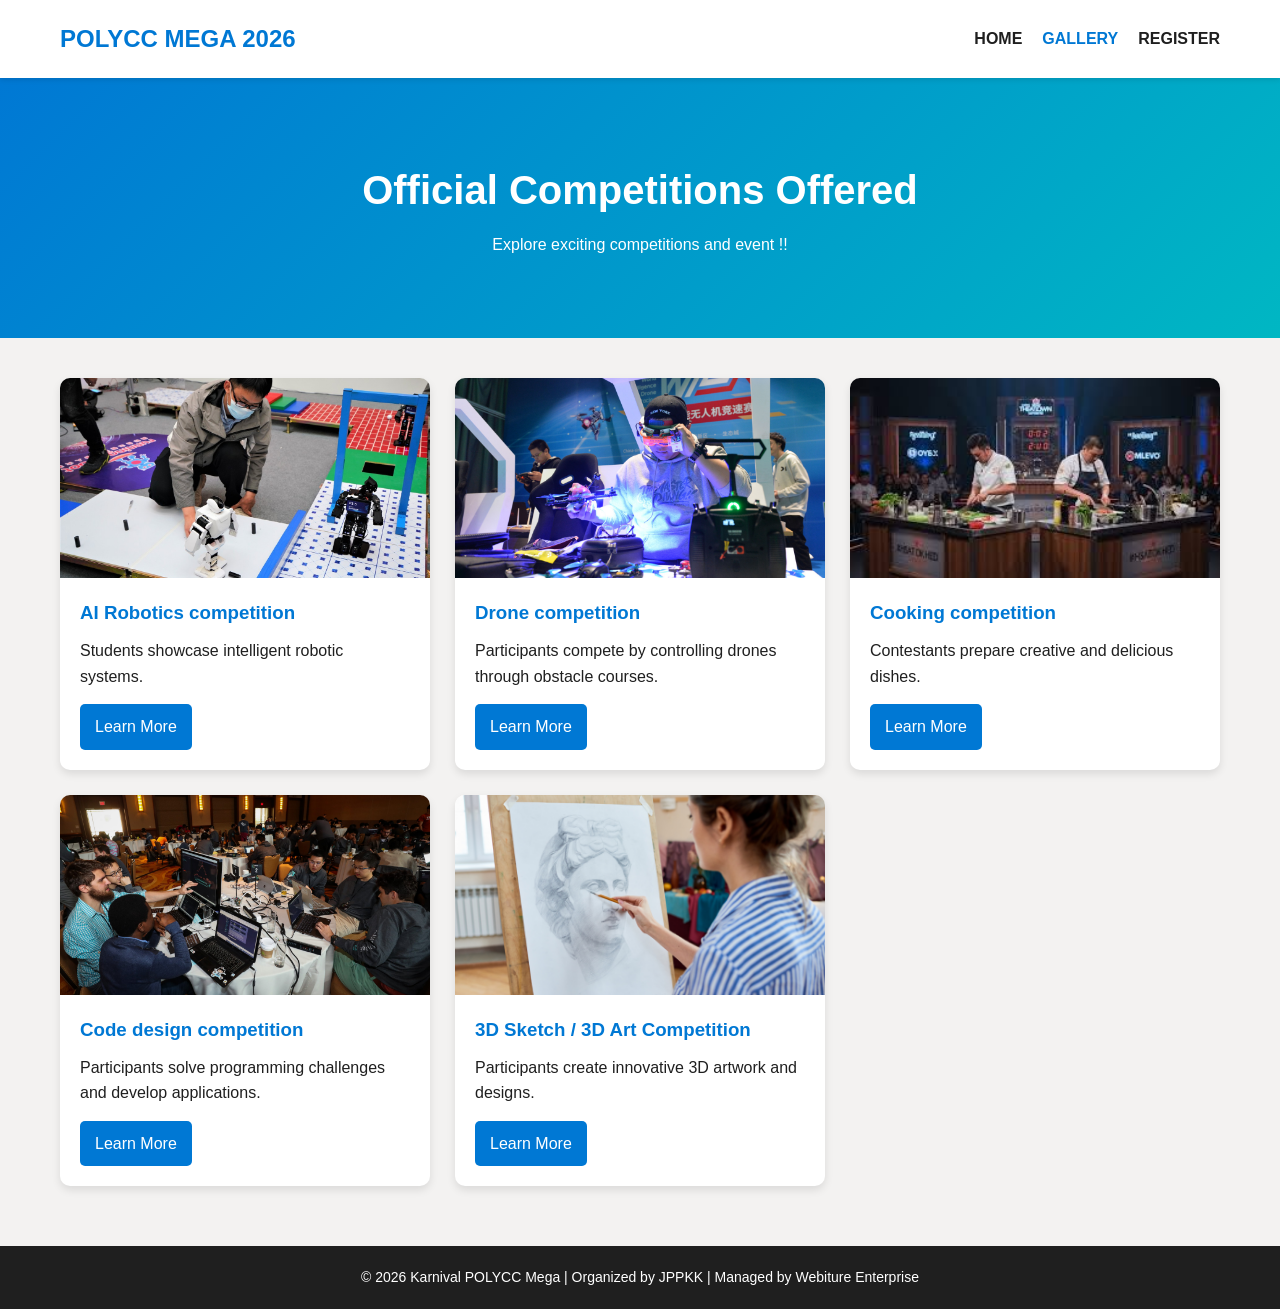
==== competition.html @ 9f9dacc9 "first commit" ====
<!DOCTYPE html>
<html lang="ms">
<head>
    <meta charset="UTF-8">
    <meta name="viewport" content="width=device-width, initial-scale=1.0">
    <title>Gallery & Competitions | KARNIVAL POLYCC MEGA 2026</title>
    <link rel="stylesheet" href="style.css">
</head>
<body>

    <header>
        <nav>
            <div class="logo">POLYCC MEGA 2026</div>
            <ul class="nav-links">
                <li><a href="index.html">HOME</a></li>
                <li><a href="competition.html" class="active">GALLERY</a></li>
                <li><a href="register.html">REGISTER</a></li>
            </ul>
        </nav>
    </header>

    <section class="hero">
        <h1>Official Competitions Offered</h1>
        <p>Explore exciting competitions and event !!</p>
    </section>

    <main class="container">
        <div class="comp-grid">
            
            <div class="comp-card">
                <img src="robot.jpg" alt="AI Robotics Competition" class="comp-img-fluid">
                <div class="comp-info">
                    <h3>AI Robotics competition</h3>
                    <p>Students showcase intelligent robotic systems.</p>
                    <a href="ai-robotic-com.html" class="btn">Learn More</a>
                </div>
            </div>

            <div class="comp-card">
                <img src="drone-com.jpg" alt="Drone Competition" class="comp-img-fluid">
                <div class="comp-info">
                    <h3>Drone competition</h3>
                    <p>Participants compete by controlling drones through obstacle courses.</p>
                    <a href="drone-com.html" class="btn">Learn More</a>
                </div>
            </div>

            <div class="comp-card">
                <img src="cook-com.jpg" alt="Cooking Competition" class="comp-img-fluid">
                <div class="comp-info">
                    <h3>Cooking competition</h3>
                    <p>Contestants prepare creative and delicious dishes.</p>
                    <a href="cook-com.html" class="btn">Learn More</a>
                </div>
            </div>

            <div class="comp-card">
                <img src="code-com.jpg" alt="Code Design Competition" class="comp-img-fluid">
                <div class="comp-info">
                    <h3>Code design competition</h3>
                    <p>Participants solve programming challenges and develop applications.</p>
                    <a href="code-com.html" class="btn">Learn More</a>
                </div>
            </div>

            <div class="comp-card">
                <img src="3dsketch-com.png" alt="3D Sketch / 3D Art Competition" class="comp-img-fluid">
                <div class="comp-info">
                    <h3>3D Sketch / 3D Art Competition</h3>
                    <p>Participants create innovative 3D artwork and designs.</p>
                    <a href="3dsketch-com.html" class="btn">Learn More</a>
                </div>
            </div>

        </div>
    </main>

    <footer>
        <p>&copy; 2026 Karnival POLYCC Mega | Organized by JPPKK | Managed by Webiture Enterprise</p>
    </footer>

</body>
</html>
---- style.css ----
:root {
    --primary-color: #0078d4;
    --secondary-color: #00b7c3;
    --dark-color: #1f1f1f;
    --light-color: #f3f2f1;
    --white: #ffffff;
}

* {
    margin: 0;
    padding: 0;
    box-sizing: border-box;
    font-family: 'Segoe UI', Tahoma, Geneva, Verdana, sans-serif;
}

body {
    background-color: var(--light-color);
    color: var(--dark-color);
    line-height: 1.6;
}

header {
    background-color: var(--white);
    box-shadow: 0 2px 5px rgba(0,0,0,0.1);
    position: sticky;
    top: 0;
    z-index: 1000;
}

nav {
    display: flex;
    justify-content: space-between;
    align-items: center;
    max-width: 1200px;
    margin: 0 auto;
    padding: 20px;
}

.logo {
    font-size: 24px;
    font-weight: bold;
    color: var(--primary-color);
}

.nav-links {
    list-style: none;
    display: flex;
}

.nav-links li {
    margin-left: 20px;
}

.nav-links a {
    text-decoration: none;
    color: var(--dark-color);
    font-weight: 600;
    transition: color 0.3s;
}

.nav-links a:hover, .nav-links a.active {
    color: var(--primary-color);
}


.hero {
    background: linear-gradient(135deg, var(--primary-color), var(--secondary-color));
    color: var(--white);
    padding: 80px 20px;
    text-align: center;
}

.hero h1 {
    font-size: 40px;
    margin-bottom: 10px;
}


.container {
    max-width: 1200px;
    margin: 40px auto;
    padding: 0 20px;
}


.info-grid {
    display: grid;
    grid-template-columns: repeat(auto-fit, minmax(300px, 1fr));
    gap: 20px;
    margin-top: 30px;
}

.card {
    background: var(--white);
    padding: 25px;
    border-radius: 8px;
    box-shadow: 0 4px 6px rgba(0,0,0,0.05);
    transition: transform 0.3s;
}

.card:hover {
    transform: translateY(-5px);
}

.card h3 {
    color: var(--primary-color);
    margin-bottom: 15px;
}


.comp-grid {
    display: grid;
    grid-template-columns: repeat(auto-fit, minmax(280px, 1fr));
    gap: 25px;
}

.comp-card {
    background: var(--white);
    border-radius: 10px;
    overflow: hidden;
    box-shadow: 0 4px 8px rgba(0,0,0,0.1);
    transition: transform 0.3s;
}

.comp-card:hover {
    transform: translateY(-5px);
}


.comp-img-fluid {
    width: 100%;
    height: 200px;
    object-fit: cover;
    display: block;
    background-color: #e3e3e3;
}

.comp-info {
    padding: 20px;
}

.comp-info h3 {
    margin-bottom: 10px;
    color: var(--primary-color);
}

.btn {
    display: inline-block;
    background-color: var(--primary-color);
    color: var(--white);
    padding: 10px 15px;
    text-decoration: none;
    border-radius: 5px;
    margin-top: 15px;
    transition: background 0.3s;
    border: none;
    cursor: pointer;
}

.btn:hover {
    background-color: #005a9e;
}

/* Reka Bentuk Borang (Register) */
.form-box {
    max-width: 600px;
    margin: 0 auto;
    background: var(--white);
    padding: 40px;
    border-radius: 10px;
    box-shadow: 0 4px 15px rgba(0,0,0,0.1);
}

.form-group {
    margin-bottom: 20px;
}

.form-group label {
    display: block;
    margin-bottom: 8px;
    font-weight: 600;
}

.form-group input, .form-group select {
    width: 100%;
    padding: 12px;
    border: 1px solid #ccc;
    border-radius: 5px;
    font-size: 16px;
}

.form-group span.required {
    color: red;
}

/* Footer / Bahagian Bawah */
footer {
    background-color: var(--dark-color);
    color: var(--white);
    text-align: center;
    padding: 20px;
    margin-top: 60px;
    font-size: 14px;
}
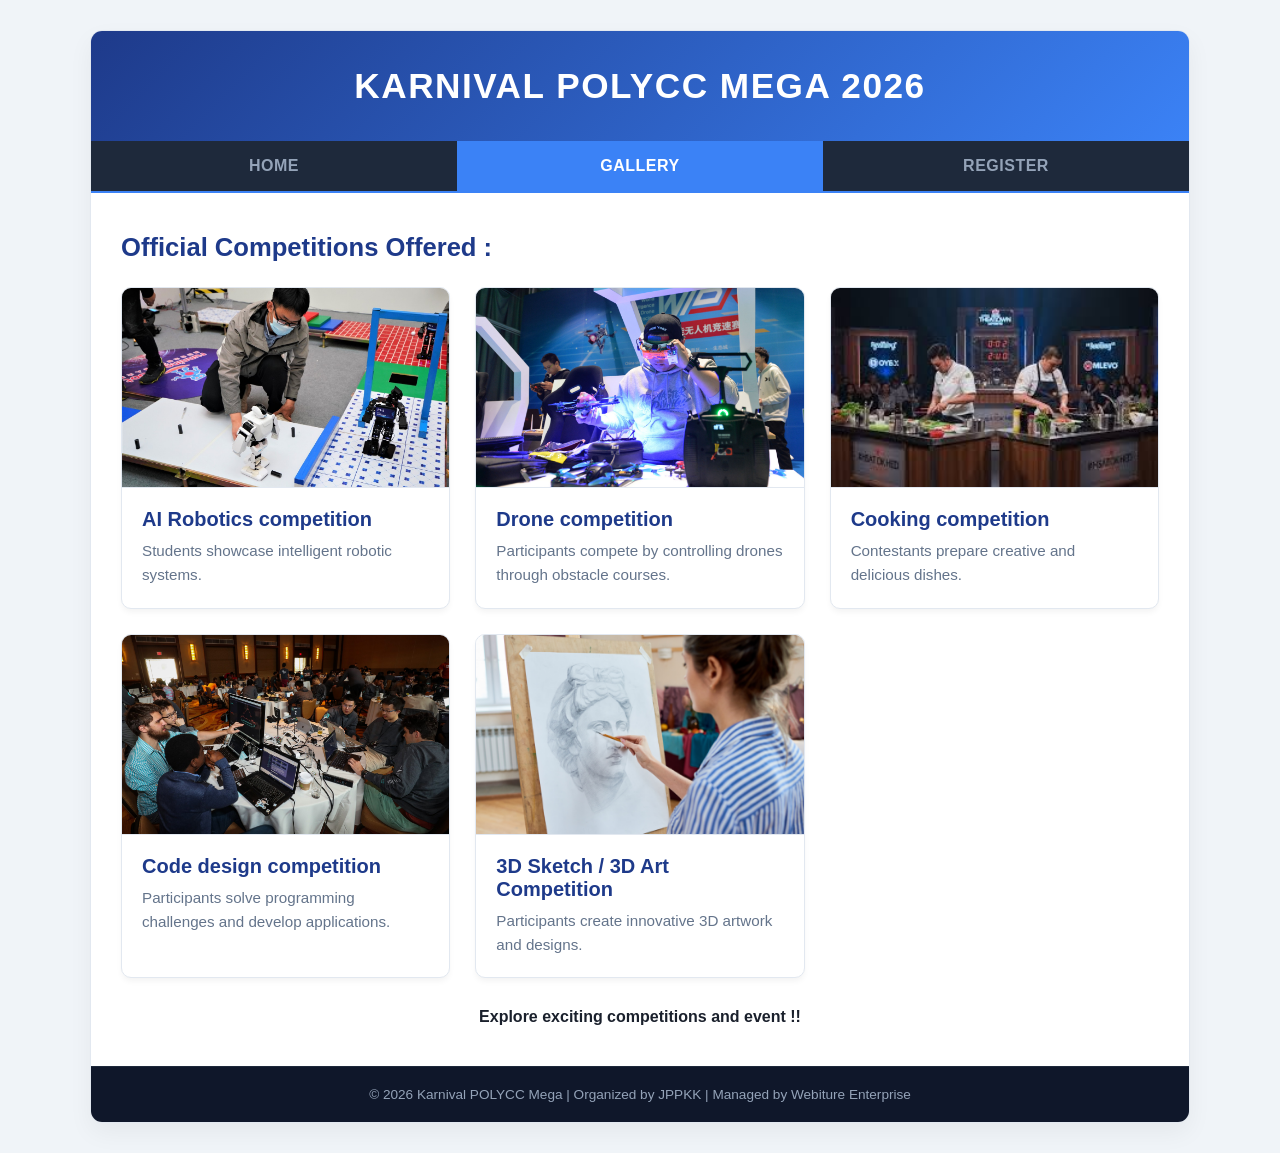
==== commit b2ab5c30: "chan" ====
--- a/competition.html
+++ b/competition.html
@@ -1,83 +1,78 @@
 <!DOCTYPE html>
-<html lang="ms">
+<html lang="en">
 <head>
     <meta charset="UTF-8">
     <meta name="viewport" content="width=device-width, initial-scale=1.0">
-    <title>Gallery & Competitions | KARNIVAL POLYCC MEGA 2026</title>
+    <title>Gallery - POLYCC Mega 2026</title>
     <link rel="stylesheet" href="style.css">
 </head>
 <body>
 
-    <header>
+    <div class="container">
+        <header>
+            <h1>KARNIVAL POLYCC MEGA 2026</h1>
+        </header>
+
         <nav>
-            <div class="logo">POLYCC MEGA 2026</div>
-            <ul class="nav-links">
-                <li><a href="index.html">HOME</a></li>
-                <li><a href="competition.html" class="active">GALLERY</a></li>
-                <li><a href="register.html">REGISTER</a></li>
-            </ul>
+            <a href="index.html">HOME</a>
+            <a href="competition.html" class="active">GALLERY</a>
+            <a href="register.html">REGISTER</a>
         </nav>
-    </header>
 
-    <section class="hero">
-        <h1>Official Competitions Offered</h1>
-        <p>Explore exciting competitions and event !!</p>
-    </section>
+        <div class="content-area">
+            <h2>Official Competitions Offered :</h2>
+            
+            <div class="competitions-grid">
+                
+                <div class="comp-card">
+                    <img src="robot.jpg" alt="AI Robotics Competition">
+                    <div class="comp-card-content">
+                        <h3>AI Robotics competition</h3>
+                        <p>Students showcase intelligent robotic systems.</p>
+                    </div>
+                </div>
 
-    <main class="container">
-        <div class="comp-grid">
-            
-            <div class="comp-card">
-                <img src="robot.jpg" alt="AI Robotics Competition" class="comp-img-fluid">
-                <div class="comp-info">
-                    <h3>AI Robotics competition</h3>
-                    <p>Students showcase intelligent robotic systems.</p>
-                    <a href="ai-robotic-com.html" class="btn">Learn More</a>
+                <div class="comp-card">
+                    <img src="drone-com.jpg" alt="Drone Competition">
+                    <div class="comp-card-content">
+                        <h3>Drone competition</h3>
+                        <p>Participants compete by controlling drones through obstacle courses.</p>
+                    </div>
                 </div>
+
+                <div class="comp-card">
+                    <img src="cook-com.jpg" alt="Cooking Competition">
+                    <div class="comp-card-content">
+                        <h3>Cooking competition</h3>
+                        <p>Contestants prepare creative and delicious dishes.</p>
+                    </div>
+                </div>
+
+                <div class="comp-card">
+                    <img src="code-com.jpg" alt="Code Design Competition">
+                    <div class="comp-card-content">
+                        <h3>Code design competition</h3>
+                        <p>Participants solve programming challenges and develop applications.</p>
+                    </div>
+                </div>
+
+                <div class="comp-card">
+                    <img src="3dsketch-com.png" alt="3D Sketch / 3D Art Competition">
+                    <div class="comp-card-content">
+                        <h3>3D Sketch / 3D Art Competition</h3>
+                        <p>Participants create innovative 3D artwork and designs.</p>
+                    </div>
+                </div>
+
             </div>
 
-            <div class="comp-card">
-                <img src="drone-com.jpg" alt="Drone Competition" class="comp-img-fluid">
-                <div class="comp-info">
-                    <h3>Drone competition</h3>
-                    <p>Participants compete by controlling drones through obstacle courses.</p>
-                    <a href="drone-com.html" class="btn">Learn More</a>
-                </div>
-            </div>
+            <p style="margin-top: 30px; text-align: center; font-weight: bold;">Explore exciting competitions and event !!</p>
+        </div>
 
-            <div class="comp-card">
-                <img src="cook-com.jpg" alt="Cooking Competition" class="comp-img-fluid">
-                <div class="comp-info">
-                    <h3>Cooking competition</h3>
-                    <p>Contestants prepare creative and delicious dishes.</p>
-                    <a href="cook-com.html" class="btn">Learn More</a>
-                </div>
-            </div>
-
-            <div class="comp-card">
-                <img src="code-com.jpg" alt="Code Design Competition" class="comp-img-fluid">
-                <div class="comp-info">
-                    <h3>Code design competition</h3>
-                    <p>Participants solve programming challenges and develop applications.</p>
-                    <a href="code-com.html" class="btn">Learn More</a>
-                </div>
-            </div>
-
-            <div class="comp-card">
-                <img src="3dsketch-com.png" alt="3D Sketch / 3D Art Competition" class="comp-img-fluid">
-                <div class="comp-info">
-                    <h3>3D Sketch / 3D Art Competition</h3>
-                    <p>Participants create innovative 3D artwork and designs.</p>
-                    <a href="3dsketch-com.html" class="btn">Learn More</a>
-                </div>
-            </div>
-
-        </div>
-    </main>
-
-    <footer>
-        <p>&copy; 2026 Karnival POLYCC Mega | Organized by JPPKK | Managed by Webiture Enterprise</p>
-    </footer>
+        <footer>
+            <p>&copy; 2026 Karnival POLYCC Mega | Organized by JPPKK | Managed by Webiture Enterprise</p>
+        </footer>
+    </div>
 
 </body>
 </html>
--- a/style.css
+++ b/style.css
@@ -1,175 +1,184 @@
-
-:root {
-    --primary-color: #0078d4;
-    --secondary-color: #00b7c3;
-    --dark-color: #1f1f1f;
-    --light-color: #f3f2f1;
-    --white: #ffffff;
-}
-
+/* ==========================================================================
+   GLOBAL STYLES & RESET (Suntikan Warna Latar Belakang)
+   ========================================================================== */
 * {
     margin: 0;
     padding: 0;
     box-sizing: border-box;
-    font-family: 'Segoe UI', Tahoma, Geneva, Verdana, sans-serif;
+    font-family: 'Segoe UI', Arial, sans-serif;
 }
 
 body {
-    background-color: var(--light-color);
-    color: var(--dark-color);
-    line-height: 1.6;
-}
-
+    background-color: #f0f4f8; /* Warna latar luar yang lembut */
+    color: #1a202c;
+    padding: 30px 20px;
+}
+
+/* CONTAINER LAYOUT (Lebih Kemas & Berbayang) */
+.container {
+    max-width: 1100px;
+    margin: 0 auto;
+    background: #ffffff;
+    border-radius: 12px;
+    box-shadow: 0 10px 25px rgba(0, 0, 0, 0.05);
+    overflow: hidden;
+    border: 1px solid #e2e8f0;
+}
+
+/* ==========================================================================
+   HEADER & NAVIGATION (Warna Tema Karnival)
+   ========================================================================== */
 header {
-    background-color: var(--white);
-    box-shadow: 0 2px 5px rgba(0,0,0,0.1);
-    position: sticky;
-    top: 0;
-    z-index: 1000;
+    background: linear-gradient(135deg, #1e3a8a, #3b82f6); /* Biru Premium Gradient */
+    color: #ffffff;
+    text-align: center;
+    padding: 35px 20px;
+}
+
+header h1 {
+    font-size: 2.2rem;
+    font-weight: 800;
+    letter-spacing: 1.5px;
+    text-transform: uppercase;
 }
 
 nav {
+    background-color: #1e293b; /* Biru Gelap/Slate */
     display: flex;
-    justify-content: space-between;
-    align-items: center;
-    max-width: 1200px;
-    margin: 0 auto;
-    padding: 20px;
-}
-
-.logo {
-    font-size: 24px;
+    border-bottom: 2px solid #3b82f6;
+}
+
+nav a {
+    flex: 1;
+    color: #94a3b8;
+    text-decoration: none;
+    padding: 16px;
+    text-align: center;
     font-weight: bold;
-    color: var(--primary-color);
-}
-
-.nav-links {
-    list-style: none;
-    display: flex;
-}
-
-.nav-links li {
-    margin-left: 20px;
-}
-
-.nav-links a {
-    text-decoration: none;
-    color: var(--dark-color);
+    font-size: 1rem;
+    letter-spacing: 0.5px;
+    transition: all 0.3s ease;
+}
+
+nav a:hover {
+    color: #ffffff;
+    background-color: #334155;
+}
+
+nav a.active {
+    color: #ffffff;
+    background-color: #3b82f6; /* Warna penunjuk page aktif */
+}
+
+/* KANDUNGAN UTAMA */
+.content-area {
+    padding: 40px 30px;
+    min-height: 450px;
+}
+
+.content-area h2 {
+    font-size: 1.6rem;
+    color: #1e3a8a;
+    margin-bottom: 25px;
+    font-weight: 700;
+}
+
+/* ==========================================================================
+   STYLE JADUAL INDEX (Kemasan Moden Berwarna)
+   ========================================================================== */
+.info-table {
+    width: 100%;
+    border-collapse: collapse;
+    margin-top: 20px;
+    background-color: #ffffff;
+    border-radius: 8px;
+    overflow: hidden;
+    border: 1px solid #cbd5e1;
+}
+
+.info-table th {
+    background-color: #1e3a8a; /* Header Biru Gelap */
+    color: #ffffff;
     font-weight: 600;
-    transition: color 0.3s;
-}
-
-.nav-links a:hover, .nav-links a.active {
-    color: var(--primary-color);
-}
-
-
-.hero {
-    background: linear-gradient(135deg, var(--primary-color), var(--secondary-color));
-    color: var(--white);
-    padding: 80px 20px;
-    text-align: center;
-}
-
-.hero h1 {
-    font-size: 40px;
-    margin-bottom: 10px;
-}
-
-
-.container {
-    max-width: 1200px;
-    margin: 40px auto;
-    padding: 0 20px;
-}
-
-
-.info-grid {
+    padding: 14px 18px;
+    text-align: left;
+    border: 1px solid #cbd5e1;
+}
+
+.info-table td {
+    padding: 14px 18px;
+    border: 1px solid #cbd5e1;
+    text-align: left;
+    vertical-align: middle;
+}
+
+.info-table tr:nth-child(even) {
+    background-color: #f8fafc; /* Warna selang-seli kelabu cerah */
+}
+
+/* ==========================================================================
+   STYLE GRID GALERI GAMBAR COMPETITION (Kad Moden Berwarna)
+   ========================================================================== */
+.competitions-grid {
     display: grid;
     grid-template-columns: repeat(auto-fit, minmax(300px, 1fr));
-    gap: 20px;
-    margin-top: 30px;
-}
-
-.card {
-    background: var(--white);
-    padding: 25px;
-    border-radius: 8px;
-    box-shadow: 0 4px 6px rgba(0,0,0,0.05);
-    transition: transform 0.3s;
-}
-
-.card:hover {
-    transform: translateY(-5px);
-}
-
-.card h3 {
-    color: var(--primary-color);
-    margin-bottom: 15px;
-}
-
-
-.comp-grid {
-    display: grid;
-    grid-template-columns: repeat(auto-fit, minmax(280px, 1fr));
     gap: 25px;
+    margin-top: 20px;
 }
 
 .comp-card {
-    background: var(--white);
+    border: 1px solid #e2e8f0;
+    background: #ffffff;
     border-radius: 10px;
     overflow: hidden;
-    box-shadow: 0 4px 8px rgba(0,0,0,0.1);
-    transition: transform 0.3s;
+    box-shadow: 0 4px 6px -1px rgba(0, 0, 0, 0.05);
+    display: flex;
+    flex-direction: column;
+    transition: transform 0.3s ease, box-shadow 0.3s ease;
 }
 
 .comp-card:hover {
     transform: translateY(-5px);
-}
-
-
-.comp-img-fluid {
+    box-shadow: 0 12px 20px -5px rgba(0, 0, 0, 0.1);
+    border-color: #3b82f6;
+}
+
+.comp-card img {
     width: 100%;
     height: 200px;
     object-fit: cover;
-    display: block;
-    background-color: #e3e3e3;
-}
-
-.comp-info {
+    border-bottom: 1px solid #e2e8f0;
+}
+
+.comp-card-content {
     padding: 20px;
-}
-
-.comp-info h3 {
-    margin-bottom: 10px;
-    color: var(--primary-color);
-}
-
-.btn {
-    display: inline-block;
-    background-color: var(--primary-color);
-    color: var(--white);
-    padding: 10px 15px;
-    text-decoration: none;
-    border-radius: 5px;
-    margin-top: 15px;
-    transition: background 0.3s;
-    border: none;
-    cursor: pointer;
-}
-
-.btn:hover {
-    background-color: #005a9e;
-}
-
-/* Reka Bentuk Borang (Register) */
-.form-box {
+    flex-grow: 1;
+}
+
+.comp-card-content h3 {
+    font-size: 1.25rem;
+    color: #1e3a8a;
+    margin-bottom: 8px;
+    font-weight: 700;
+}
+
+.comp-card-content p {
+    font-size: 0.95rem;
+    color: #64748b;
+    line-height: 1.6;
+}
+
+/* ==========================================================================
+   STYLE BORANG PENDAFTARAN REGISTER (Kemas & Berwarna)
+   ========================================================================== */
+.registration-form {
     max-width: 600px;
     margin: 0 auto;
-    background: var(--white);
-    padding: 40px;
-    border-radius: 10px;
-    box-shadow: 0 4px 15px rgba(0,0,0,0.1);
+    border: 1px solid #e2e8f0;
+    padding: 35px;
+    background-color: #f8fafc;
+    border-radius: 12px;
+    box-shadow: inset 0 2px 4px rgba(0,0,0,0.02);
 }
 
 .form-group {
@@ -180,26 +189,50 @@
     display: block;
     margin-bottom: 8px;
     font-weight: 600;
+    color: #334155;
 }
 
 .form-group input, .form-group select {
     width: 100%;
     padding: 12px;
-    border: 1px solid #ccc;
-    border-radius: 5px;
-    font-size: 16px;
-}
-
-.form-group span.required {
-    color: red;
-}
-
-/* Footer / Bahagian Bawah */
+    border: 1px solid #cbd5e1;
+    border-radius: 6px;
+    background-color: #ffffff;
+    font-size: 1rem;
+    transition: border-color 0.2s;
+}
+
+.form-group input:focus, .form-group select:focus {
+    outline: none;
+    border-color: #3b82f6;
+    box-shadow: 0 0 0 3px rgba(59, 130, 246, 0.15);
+}
+
+.submit-btn {
+    width: 100%;
+    padding: 14px;
+    background-color: #2563eb; /* Butang Biru Alatan */
+    color: #ffffff;
+    border: none;
+    border-radius: 6px;
+    font-size: 1.1rem;
+    font-weight: bold;
+    cursor: pointer;
+    transition: background-color 0.2s;
+}
+
+.submit-btn:hover {
+    background-color: #1d4ed8;
+}
+
+/* ==========================================================================
+   FOOTER STYLE
+   ========================================================================== */
 footer {
-    background-color: var(--dark-color);
-    color: var(--white);
+    background-color: #0f172a;
+    color: #94a3b8;
     text-align: center;
     padding: 20px;
-    margin-top: 60px;
-    font-size: 14px;
+    font-size: 0.85rem;
+    border-top: 1px solid #1e293b;
 }
